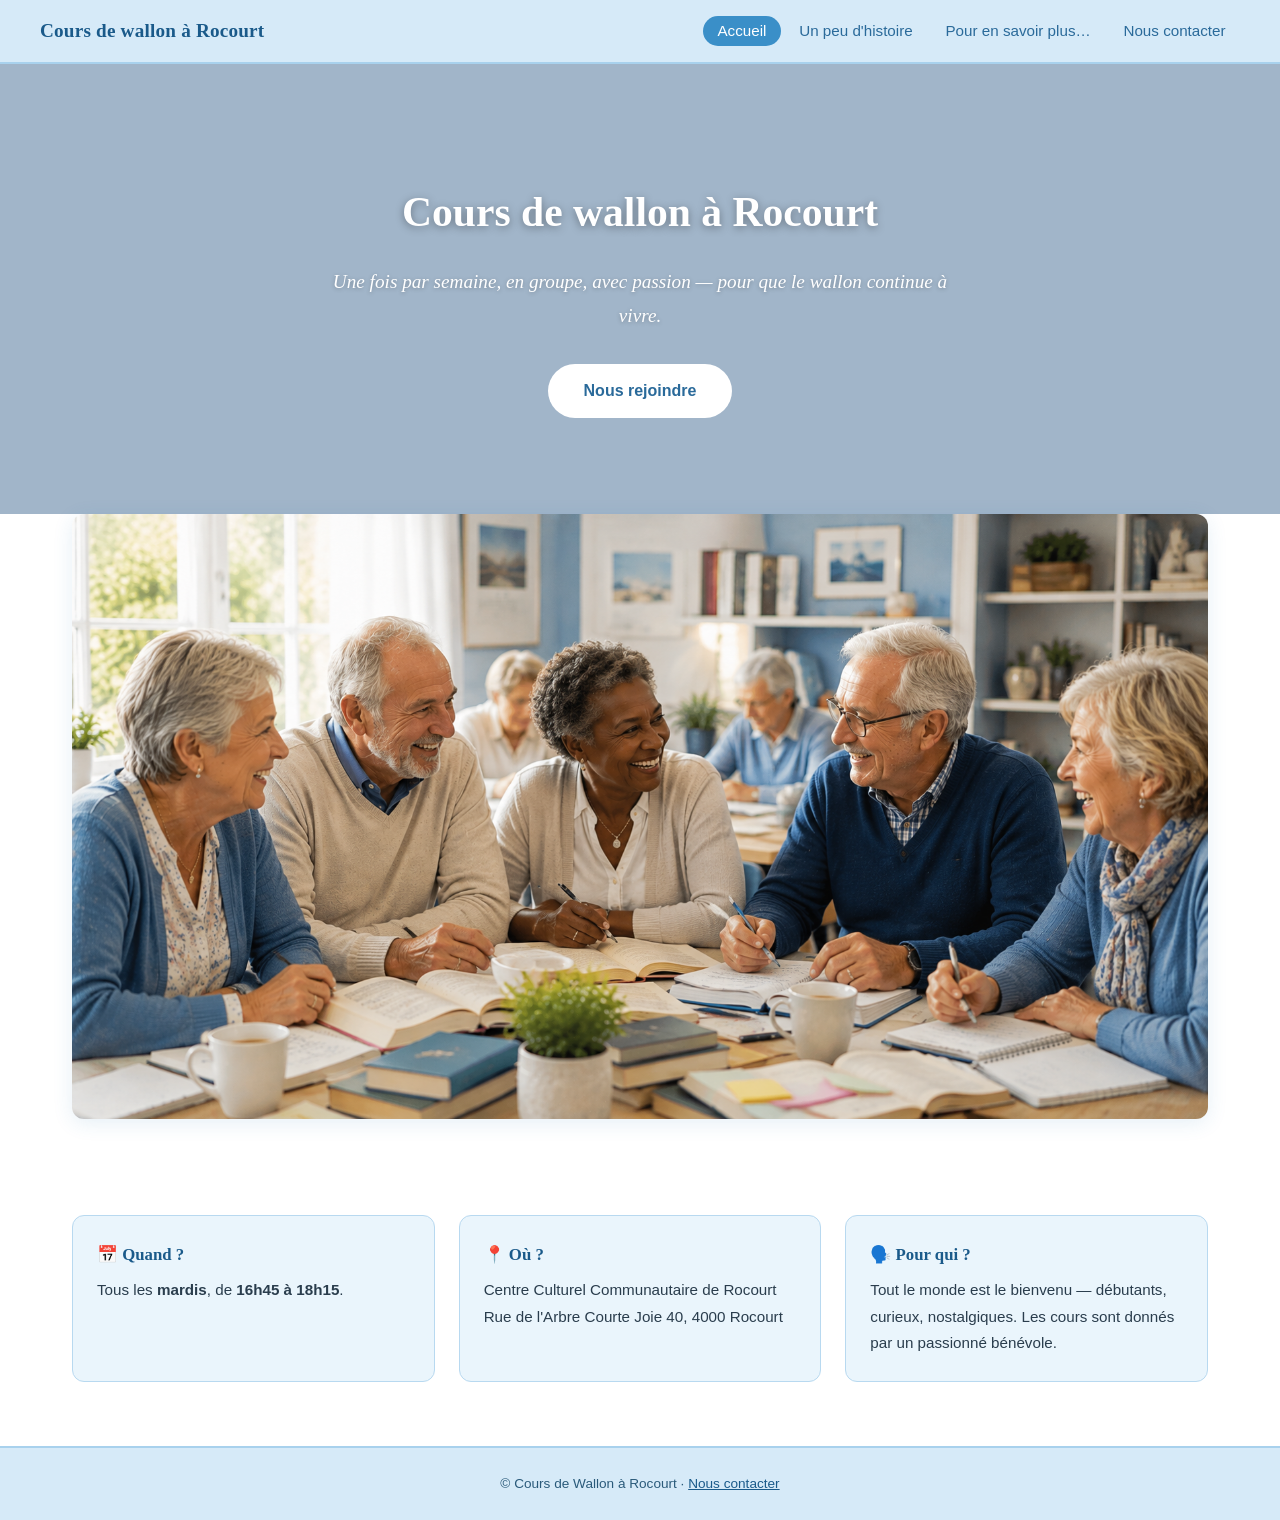
==== index.html @ a96bff2f "Add files via upload" ====
<!DOCTYPE html>
<html lang="fr">
<head>
  <meta charset="UTF-8">
  <meta name="viewport" content="width=device-width, initial-scale=1.0">
  <meta name="description" content="Cours de Wallon à Rocourt, en région liégeoise. Une fois par semaine, en groupe. Les cours sont donnés par un passionné bénévole. Pour que le wallon continue à vivre.">
  <title>Accueil | Cours de Wallon à Rocourt</title>
  <link rel="stylesheet" href="style.css">
</head>
<body>

<header>
  <nav>
    <a class="site-title" href="index.html">Cours de wallon à Rocourt</a>
    <ul>
      <li><a href="index.html" class="active">Accueil</a></li>
      <li><a href="histoire.html">Un peu d'histoire</a></li>
      <li><a href="liens.html">Pour en savoir plus…</a></li>
      <li><a href="contact.html">Nous contacter</a></li>
    </ul>
  </nav>
</header>

<section class="hero">
  <h1>Cours de wallon à Rocourt</h1>
  <p>Une fois par semaine, en groupe, avec passion — pour que le wallon continue à vivre.</p>
  <a href="contact.html" class="btn">Nous rejoindre</a>
</section>

<div class="photo-accueil">
  <img src="atelier2.jpg" alt="Atelier de wallon — participants heureux">
</div>

<section class="cards">
  <div class="card">
    <h3>📅 Quand ?</h3>
    <p>Tous les <strong>mardis</strong>, de <strong>16h45 à 18h15</strong>.</p>
  </div>
  <div class="card">
    <h3>📍 Où ?</h3>
    <p>Centre Culturel Communautaire de Rocourt<br>Rue de l'Arbre Courte Joie 40, 4000 Rocourt</p>
  </div>
  <div class="card">
    <h3>🗣️ Pour qui ?</h3>
    <p>Tout le monde est le bienvenu — débutants, curieux, nostalgiques. Les cours sont donnés par un passionné bénévole.</p>
  </div>
</section>

<footer>
  <p>© Cours de Wallon à Rocourt · <a href="contact.html">Nous contacter</a></p>
</footer>

</body>
</html>
---- style.css ----
/* ===== RESET & BASE ===== */
*, *::before, *::after { box-sizing: border-box; margin: 0; padding: 0; }

body {
  font-family: Georgia, 'Times New Roman', serif;
  font-size: 17px;
  line-height: 1.75;
  color: #1a2e3d;
  background: #ffffff;
}

a { color: #3a8fc8; text-decoration: underline; }
a:hover { color: #1a6fa8; }

img { max-width: 100%; height: auto; display: block; }

/* ===== NAVIGATION ===== */
header {
  background: #d6eaf8;
  padding: 0 2rem;
  border-bottom: 2px solid #a8d1ed;
}

nav {
  max-width: 1200px;
  margin: 0 auto;
  display: flex;
  align-items: center;
  justify-content: space-between;
  flex-wrap: wrap;
  gap: 0.5rem;
  padding: 0.9rem 0;
}

.site-title {
  color: #1a5a8a;
  font-size: 1.2rem;
  font-weight: bold;
  text-decoration: none;
  letter-spacing: 0.01em;
}

.site-title:hover { color: #3a8fc8; }

nav ul {
  list-style: none;
  display: flex;
  gap: 0.25rem;
  flex-wrap: wrap;
}

nav ul li a {
  color: #2a6a9a;
  text-decoration: none;
  padding: 0.4rem 0.9rem;
  border-radius: 20px;
  font-size: 0.95rem;
  font-family: Arial, sans-serif;
  transition: background 0.2s, color 0.2s;
}

nav ul li a:hover,
nav ul li a.active {
  background: #3a8fc8;
  color: #fff;
}

/* ===== HERO ===== */
.hero {
  background: linear-gradient(rgba(20, 70, 120, 0.4), rgba(20, 70, 120, 0.4)),
              url('https://upload.wikimedia.org/wikipedia/commons/thumb/b/b8/Liege-Outremeuse_aerial2.jpg/1280px-Liege-Outremeuse_aerial2.jpg') center/cover no-repeat;
  color: #fff;
  text-align: center;
  padding: 7rem 2rem 6rem;
}

.hero h1 {
  font-size: 2.6rem;
  margin-bottom: 1rem;
  text-shadow: 0 2px 8px rgba(0,0,0,0.35);
}

.hero p {
  font-size: 1.2rem;
  max-width: 650px;
  margin: 0 auto 2rem;
  font-style: italic;
  text-shadow: 0 1px 4px rgba(0,0,0,0.25);
}

.btn {
  display: inline-block;
  background: #fff;
  color: #2a6a9a;
  padding: 0.8rem 2.2rem;
  border-radius: 30px;
  text-decoration: none;
  font-family: Arial, sans-serif;
  font-size: 1rem;
  font-weight: bold;
  transition: background 0.2s, color 0.2s;
}

.btn:hover { background: #d6eaf8; color: #1a5a8a; }

/* ===== INFO BOXES (accueil) ===== */
.cards {
  max-width: 1200px;
  margin: 3rem auto;
  padding: 0 2rem;
  display: grid;
  grid-template-columns: repeat(auto-fit, minmax(260px, 1fr));
  gap: 1.5rem;
}

.card {
  background: #eaf5fc;
  border: 1px solid #b8d9f0;
  border-radius: 12px;
  padding: 1.5rem;
}

.card h3 {
  font-size: 1.05rem;
  margin-bottom: 0.5rem;
  color: #1a5a8a;
}

.card p {
  font-family: Arial, sans-serif;
  font-size: 0.95rem;
  color: #2a3d4d;
}

/* ===== MAIN CONTENT ===== */
main {
  max-width: 1200px;
  margin: 0 auto;
  padding: 3rem 2rem;
}

main h1 {
  font-size: 2rem;
  color: #1a3a5c;
  margin-bottom: 0.5rem;
}

main h2 {
  font-size: 1.4rem;
  color: #3a8fc8;
  margin: 2.5rem 0 0.75rem;
  border-bottom: 2px solid #b8d9f0;
  padding-bottom: 0.3rem;
}

main h3 {
  font-size: 1.1rem;
  color: #1a5a8a;
  margin: 1.5rem 0 0.5rem;
}

main p { margin-bottom: 1.2rem; }

.subtitle {
  font-style: italic;
  color: #4a7a9b;
  font-size: 1.1rem;
  margin-bottom: 2rem;
}

/* ===== PHOTO PLEINE LARGEUR ===== */
.photo-accueil {
  max-width: 1200px;
  margin: 0 auto;
  padding: 0 2rem 3rem;
}

.photo-accueil img {
  width: 100%;
  border-radius: 12px;
  box-shadow: 0 4px 20px rgba(42,122,184,0.12);
}

/* ===== LIENS PAGE ===== */
.resource-item {
  background: #f0f8ff;
  border-left: 4px solid #3a8fc8;
  padding: 1rem 1.25rem;
  margin-bottom: 1rem;
  border-radius: 0 8px 8px 0;
}

.resource-item strong {
  display: block;
  color: #1a3a5c;
  margin-bottom: 0.25rem;
}

.resource-item p {
  font-family: Arial, sans-serif;
  font-size: 0.92rem;
  color: #2a3d4d;
  margin-bottom: 0.4rem;
}

.resource-item a {
  font-family: Arial, sans-serif;
  font-size: 0.88rem;
}

/* ===== CONTACT PAGE ===== */
.contact-grid {
  display: grid;
  grid-template-columns: 1fr 1fr;
  gap: 3rem;
  align-items: start;
}

@media (max-width: 700px) {
  .contact-grid { grid-template-columns: 1fr; }
}

.contact-info {
  background: #eaf5fc;
  border: 1px solid #b8d9f0;
  border-radius: 12px;
  padding: 1.5rem;
}

.contact-info h2 { border: none; margin-top: 0; }

.contact-info p {
  font-family: Arial, sans-serif;
  font-size: 0.95rem;
  margin-bottom: 0.6rem;
}

.wallon-text {
  font-style: italic;
  background: #d6eaf8;
  border-radius: 8px;
  padding: 1rem 1.25rem;
  margin-bottom: 1rem;
  font-size: 1rem;
  color: #1a5a8a;
  border-left: 4px solid #3a8fc8;
}

/* ===== FORMULAIRE ===== */
form { display: flex; flex-direction: column; gap: 1rem; }

form label {
  font-family: Arial, sans-serif;
  font-size: 0.9rem;
  font-weight: bold;
  color: #1a3a5c;
  margin-bottom: 0.2rem;
  display: block;
}

form input,
form textarea {
  width: 100%;
  padding: 0.65rem 0.85rem;
  border: 1px solid #b8d9f0;
  border-radius: 6px;
  font-size: 1rem;
  font-family: Arial, sans-serif;
  background: #fff;
  color: #1a2e3d;
  transition: border-color 0.2s;
}

form input:focus,
form textarea:focus {
  outline: none;
  border-color: #3a8fc8;
  box-shadow: 0 0 0 3px rgba(58,143,200,0.12);
}

form textarea { min-height: 130px; resize: vertical; }

form button {
  align-self: flex-start;
  background: #3a8fc8;
  color: #fff;
  border: none;
  padding: 0.7rem 2rem;
  border-radius: 30px;
  font-size: 1rem;
  font-family: Arial, sans-serif;
  font-weight: bold;
  cursor: pointer;
  transition: background 0.2s;
}

form button:hover { background: #1a6fa8; }

/* ===== GOOGLE MAP ===== */
.map-container {
  margin-top: 2.5rem;
  border-radius: 12px;
  overflow: hidden;
  box-shadow: 0 2px 12px rgba(42,122,184,0.1);
}

.map-container iframe {
  width: 100%;
  height: 320px;
  border: none;
  display: block;
}

/* ===== FOOTER ===== */
footer {
  background: #d6eaf8;
  color: #2a5a7a;
  text-align: center;
  padding: 1.5rem 2rem;
  font-family: Arial, sans-serif;
  font-size: 0.85rem;
  margin-top: 4rem;
  border-top: 2px solid #a8d1ed;
}

footer a { color: #1a5a8a; }

/* ===== RESPONSIVE ===== */
@media (max-width: 600px) {
  .hero h1 { font-size: 1.8rem; }
  main { padding: 2rem 1.25rem; }
}
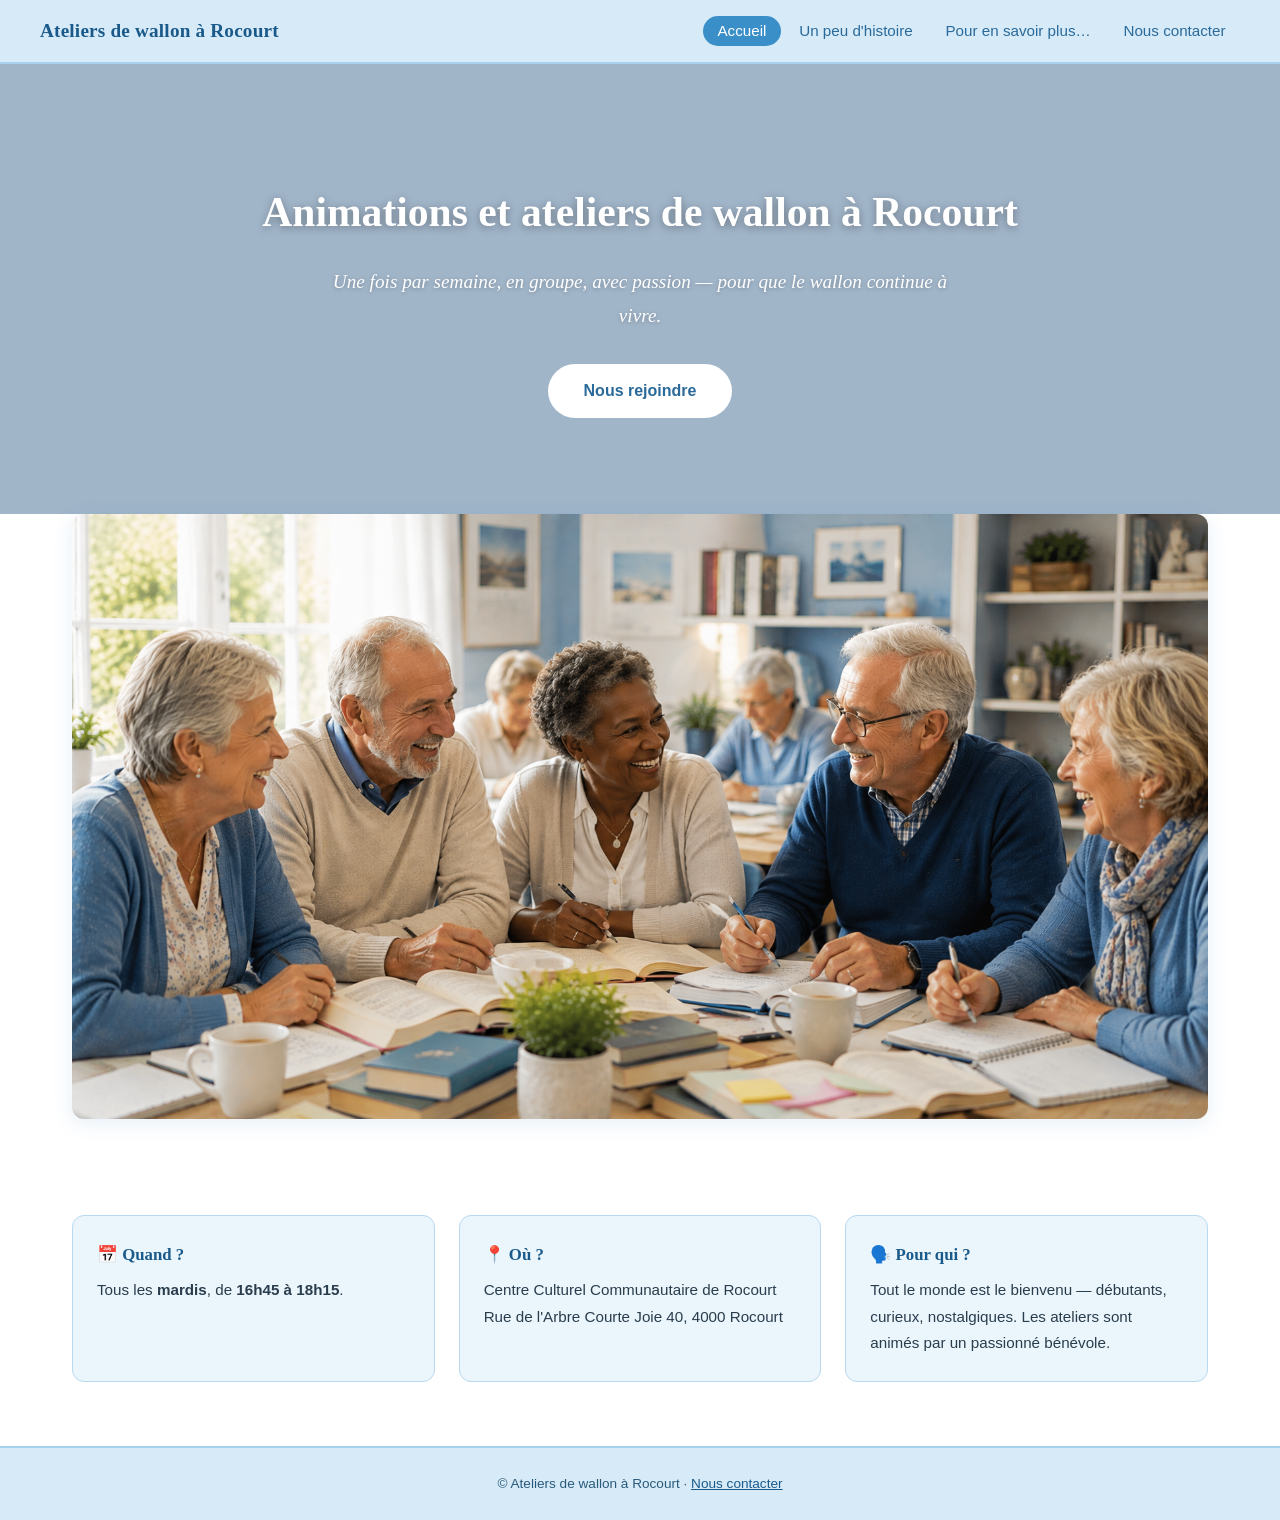
==== commit 8fce680c: "Add files via upload" ====
--- a/index.html
+++ b/index.html
@@ -3,15 +3,15 @@
 <head>
   <meta charset="UTF-8">
   <meta name="viewport" content="width=device-width, initial-scale=1.0">
-  <meta name="description" content="Cours de Wallon à Rocourt, en région liégeoise. Une fois par semaine, en groupe. Les cours sont donnés par un passionné bénévole. Pour que le wallon continue à vivre.">
-  <title>Accueil | Cours de Wallon à Rocourt</title>
+  <meta name="description" content="Animations et ateliers de wallon à Rocourt, en région liégeoise. Une fois par semaine, en groupe. Animé par un passionné bénévole. Pour que le wallon continue à vivre.">
+  <title>Accueil | Ateliers de wallon à Rocourt</title>
   <link rel="stylesheet" href="style.css">
 </head>
 <body>
 
 <header>
   <nav>
-    <a class="site-title" href="index.html">Cours de wallon à Rocourt</a>
+    <a class="site-title" href="index.html">Ateliers de wallon à Rocourt</a>
     <ul>
       <li><a href="index.html" class="active">Accueil</a></li>
       <li><a href="histoire.html">Un peu d'histoire</a></li>
@@ -22,7 +22,7 @@
 </header>
 
 <section class="hero">
-  <h1>Cours de wallon à Rocourt</h1>
+  <h1>Animations et ateliers de wallon à Rocourt</h1>
   <p>Une fois par semaine, en groupe, avec passion — pour que le wallon continue à vivre.</p>
   <a href="contact.html" class="btn">Nous rejoindre</a>
 </section>
@@ -42,12 +42,12 @@
   </div>
   <div class="card">
     <h3>🗣️ Pour qui ?</h3>
-    <p>Tout le monde est le bienvenu — débutants, curieux, nostalgiques. Les cours sont donnés par un passionné bénévole.</p>
+    <p>Tout le monde est le bienvenu — débutants, curieux, nostalgiques. Les ateliers sont animés par un passionné bénévole.</p>
   </div>
 </section>
 
 <footer>
-  <p>© Cours de Wallon à Rocourt · <a href="contact.html">Nous contacter</a></p>
+  <p>© Ateliers de wallon à Rocourt · <a href="contact.html">Nous contacter</a></p>
 </footer>
 
 </body>
--- a/style.css
+++ b/style.css
@@ -68,7 +68,7 @@
 /* ===== HERO ===== */
 .hero {
   background: linear-gradient(rgba(20, 70, 120, 0.4), rgba(20, 70, 120, 0.4)),
-              url('https://upload.wikimedia.org/wikipedia/commons/thumb/b/b8/Liege-Outremeuse_aerial2.jpg/1280px-Liege-Outremeuse_aerial2.jpg') center/cover no-repeat;
+              url('liege.jpg') center/cover no-repeat;
   color: #fff;
   text-align: center;
   padding: 7rem 2rem 6rem;
